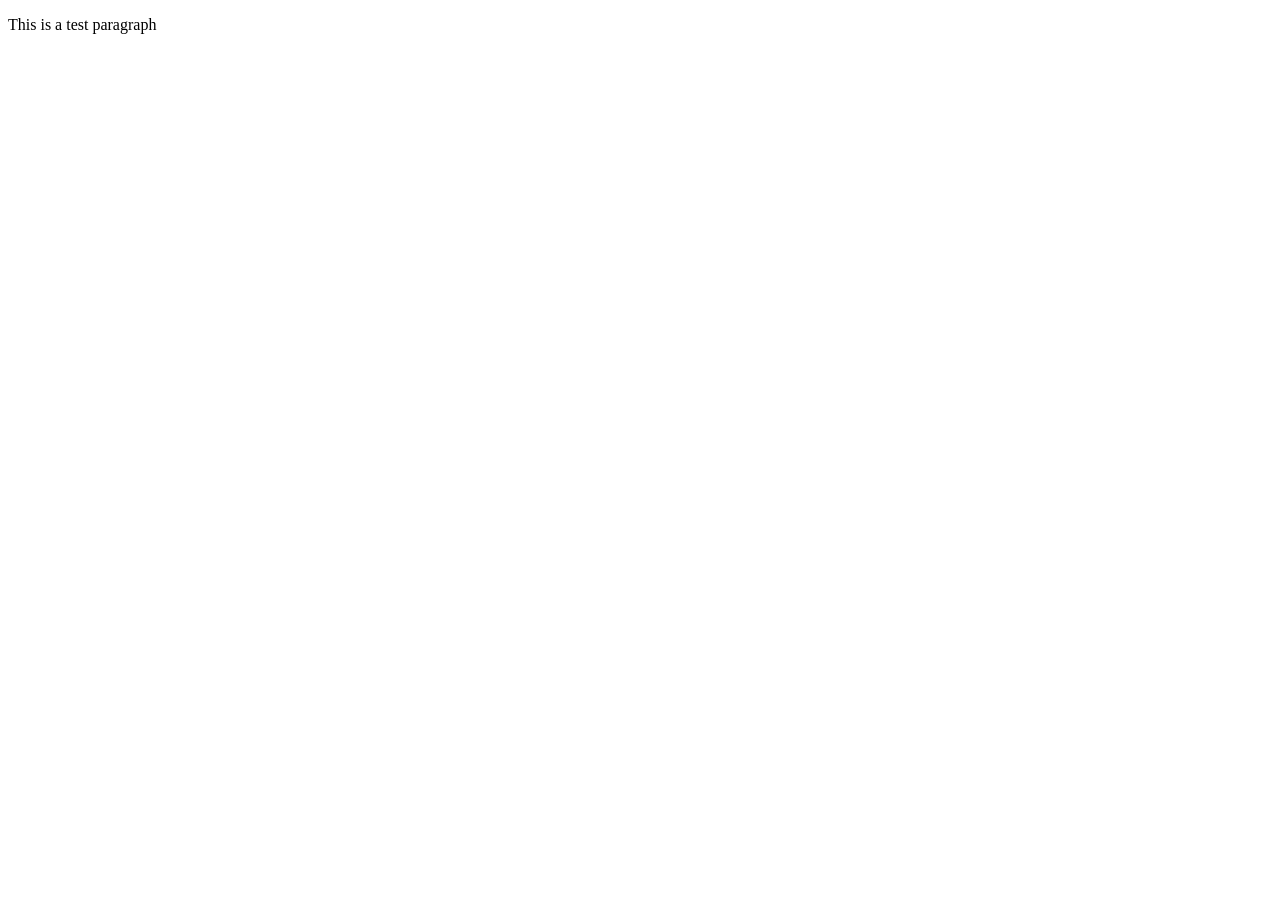
==== index.html @ 8973ba59 "This is first commit" ====
<!DOCTYPE html>
<html lang="en">
<head>
    <meta charset="UTF-8">
    <meta name="viewport" content="width=device-width, initial-scale=1.0">
    <title>JS Calculator</title>
</head>
<body>
    <p>This is a test paragraph</p>
</body>
</html>
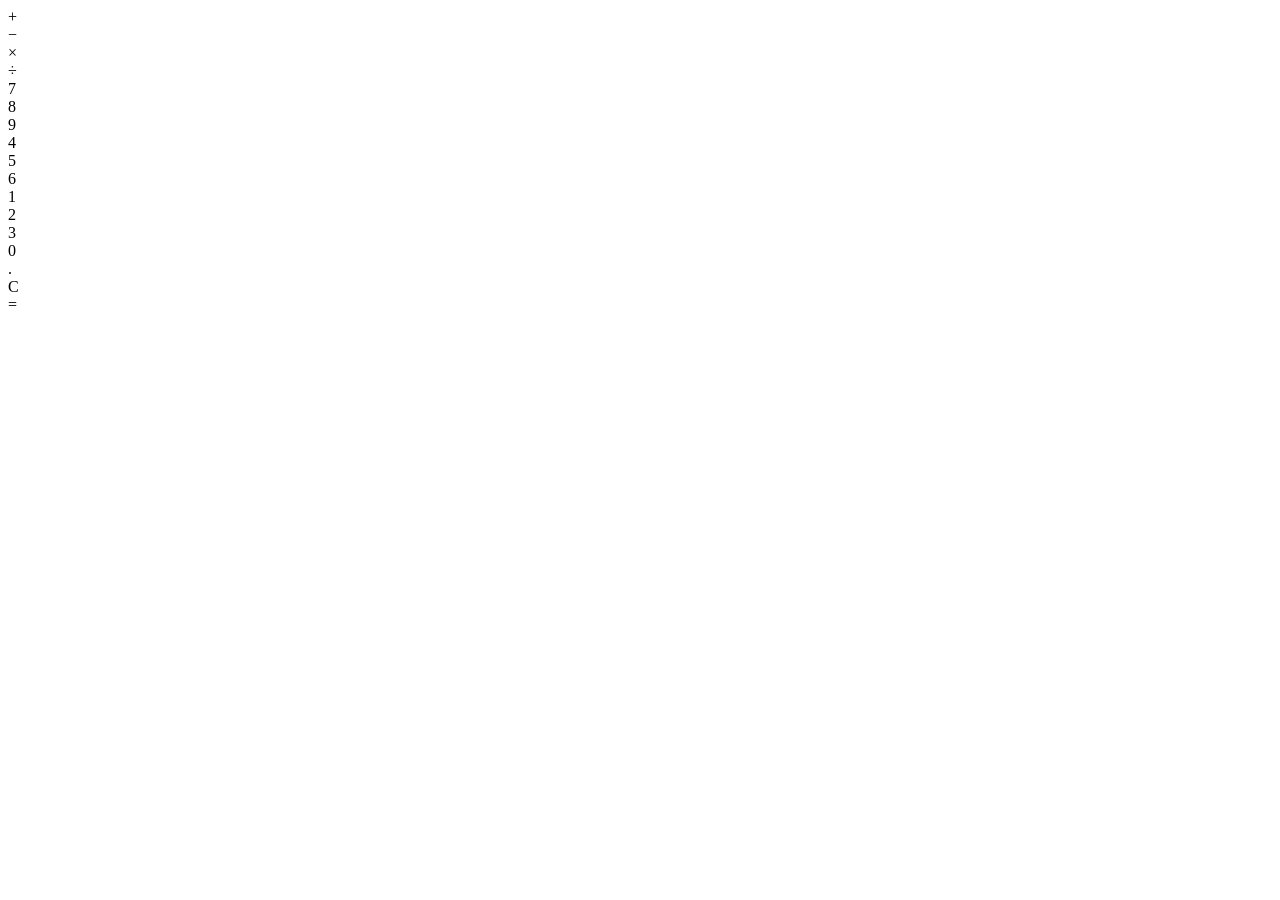
==== commit 6190871c: "Implemented HTML structure for the calculator mechanics." ====
--- a/index.html
+++ b/index.html
@@ -6,6 +6,39 @@
     <title>JS Calculator</title>
 </head>
 <body>
-    <p>This is a test paragraph</p>
+    <div class="calculator_app">
+        <div class="input_field" id="input_field"></div>
+        <div class="buttons">
+            <div class="operator_buttons">
+                <div>&#43;</div>
+                <div>&#8722;</div>
+                <div>&times;</div>
+                <div>&divide;</div>
+            </div>
+            <div class="left_panel">
+                <div class="number_buttons">
+                    <div>7</div>
+                    <div>8</div>
+                    <div>9</div>
+                </div>
+                <div class="number_buttons">
+                    <div>4</div>
+                    <div>5</div>
+                    <div>6</div>
+                </div>
+                <div class="number_buttons">
+                    <div>1</div>
+                    <div>2</div>
+                    <div>3</div>
+                </div>
+                <div class="number_buttons">
+                    <div>0</div>
+                    <div>.</div>
+                    <div id="clear_button">C</div>
+                </div>
+            </div>
+            <div class="equal_button" id="result">&#61;</div>
+        </div>
+    </div>
 </body>
 </html>
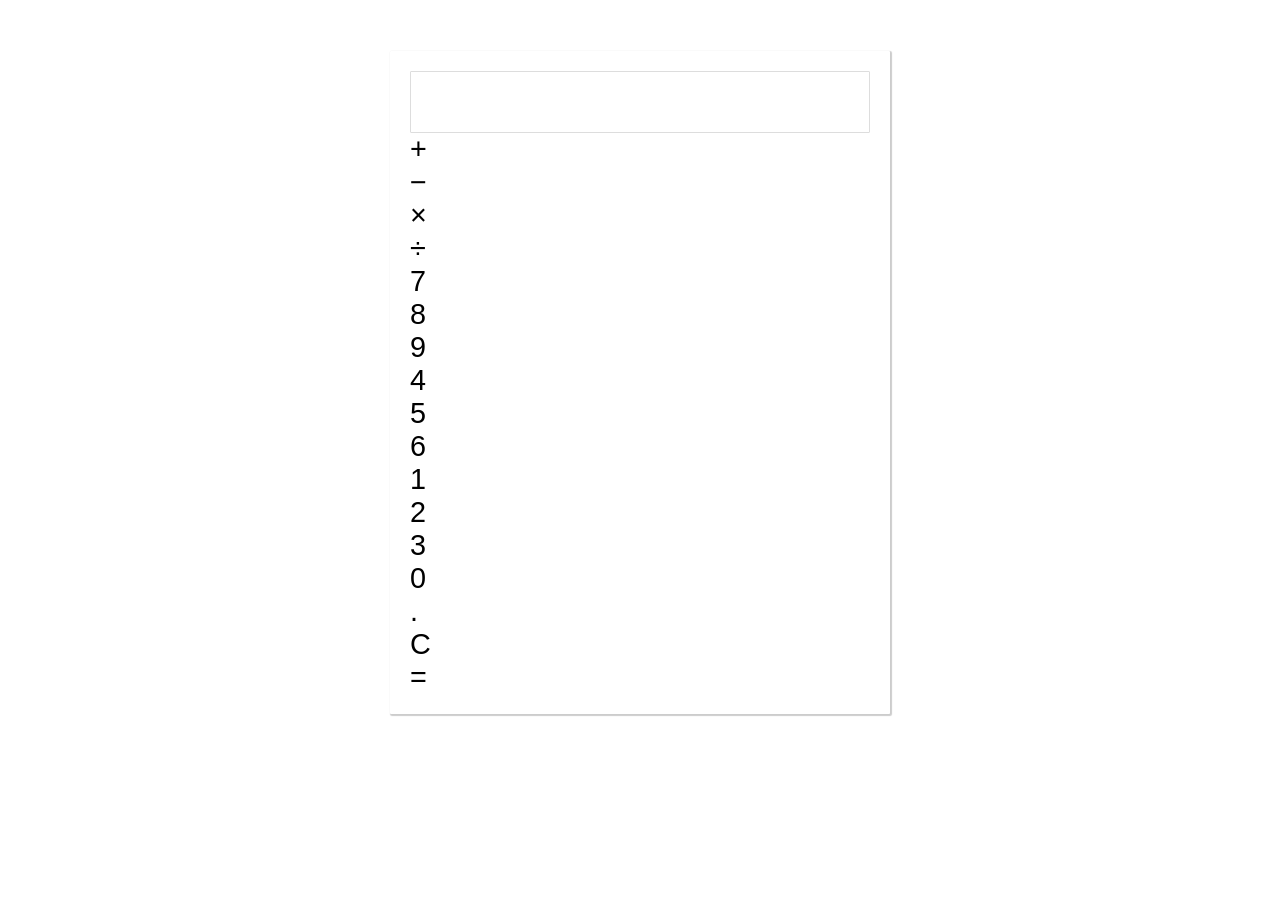
==== commit 812a54bf: "Linked CSS stylesheet (HTML). Added basic skeleton design for calculator display and body (CSS)" ====
--- a/index.html
+++ b/index.html
@@ -3,6 +3,7 @@
 <head>
     <meta charset="UTF-8">
     <meta name="viewport" content="width=device-width, initial-scale=1.0">
+    <link rel="stylesheet" href="styles/styles.css" type="text/css">
     <title>JS Calculator</title>
 </head>
 <body>
--- a/styles/styles.css
+++ b/styles/styles.css
@@ -0,0 +1,19 @@
+body {
+    width: 500px;
+    margin: 4% auto;
+    font-family: 'Source Sans Pro', sans-serif;
+    letter-spacing: 5px;
+    font-size: 1.8rem;
+    user-select: none;
+}
+.calculator_app {
+    padding: 20px;
+    box-shadow: 1px 1px 1px 1px rgba(0, 0, 0, 0.2);
+    border-radius: 1px;
+}
+.input_field {
+    border: 1px solid #ddd;
+    border-radius: 1px;
+    height: 60px;
+    padding-right: 15px;
+}
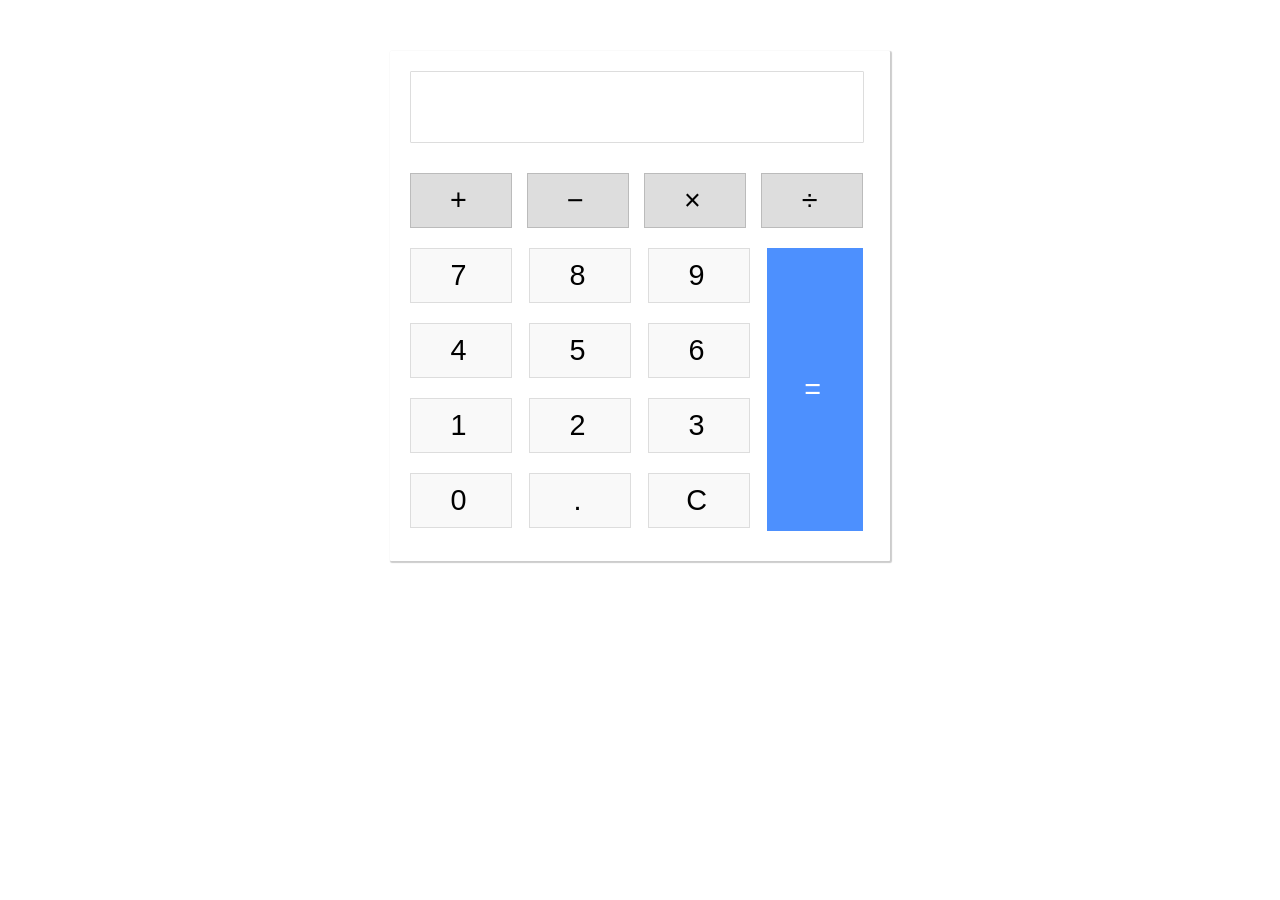
==== commit 40fe4b5e: "Added Event Listener to number buttons and operator buttons. Input field is updated once buttons are" ====
--- a/index.html
+++ b/index.html
@@ -4,6 +4,7 @@
     <meta charset="UTF-8">
     <meta name="viewport" content="width=device-width, initial-scale=1.0">
     <link rel="stylesheet" href="styles/styles.css" type="text/css">
+    <script src="scripts/script.js" defer></script>
     <title>JS Calculator</title>
 </head>
 <body>
--- a/styles/styles.css
+++ b/styles/styles.css
@@ -15,5 +15,74 @@
     border: 1px solid #ddd;
     border-radius: 1px;
     height: 60px;
-    padding-right: 15px;
-}+    padding: 10px 10px 0 0;
+    text-align: right;
+    margin: 0 6px 10px 0;
+    font-size: 2.5rem;
+    overflow-x: auto;
+}
+.input_field:hover {
+    border: 1px solid #bbb;
+    box-shadow: inset 0px 1px 4px 0px rgba(0, 0, 0, 0.2);
+}
+.operator_buttons div {
+    display: inline-block;
+    border: 1px solid #bbb;
+    border-radius: 1px solid #bbb;
+    width: 80px;
+    text-align: center;
+    padding: 10px;
+    margin: 20px 2px 10px 0;
+    background-color: #ddd;
+}
+.operator_buttons div:hover {
+    background-color: #ccc;
+    box-shadow: 0px 1px 4px 0px rgba(0, 0, 0, 0.2);
+    border-color: #aaa;
+}
+.operator_buttons div:active {
+    font-weight: bold;
+}
+.left_panel {
+    display: inline-block;
+
+}
+.number_buttons div {
+    display: inline-block;
+    border: 1px solid #ddd;
+    width: 80px;
+    text-align: center;
+    padding: 10px;
+    margin: 10px 4px 10px 0;
+    cursor: pointer;
+    background-color: #f9f9f9;
+}
+.number_buttons div:hover {
+    background-color: #f1f1f1;
+    box-shadow: 0px 1px 4px 0px rgba(0, 0, 0, 0.2);
+    border-color: #bbb;
+}
+.number_buttons div:active {
+    font-weight: bold;
+}
+div.equal_button {
+    display: inline-block;
+    border: 1.px solid #3079ED;
+    border-radius: 1px solid #3079ED;
+    width: 17%;
+    text-align: center;
+    padding: 125px 9px;
+    margin: 10px 6px 10px 0;
+    vertical-align: top;
+    cursor: pointer;
+    color: #fff;
+    background-color: #4d90fe;
+}
+div.equal_button:hover {
+    background-color: #307cf9;
+    box-shadow: 0px 1px 4px 0px rgba(0, 0, 0, 0.2);
+    border-color: #1857bb;
+}
+div.equal:active {
+    font-weight: bold;
+}
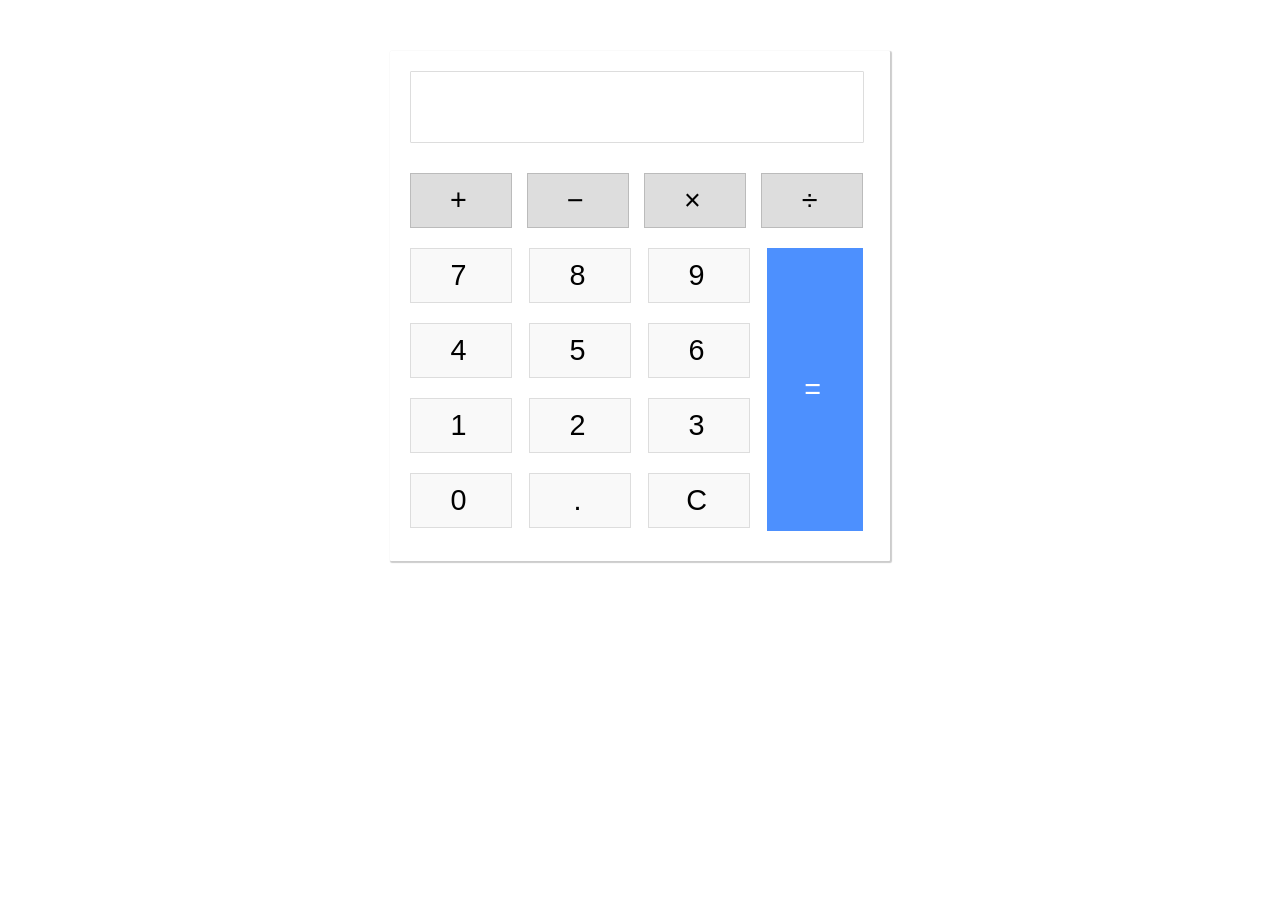
==== commit cd0f44de: "Added calculator logic and display results. Handled and validated decimal point clicks." ====
--- a/index.html
+++ b/index.html
@@ -35,7 +35,7 @@
                 </div>
                 <div class="number_buttons">
                     <div>0</div>
-                    <div>.</div>
+                    <div id="decimal_point">.</div>
                     <div id="clear_button">C</div>
                 </div>
             </div>
--- a/styles/styles.css
+++ b/styles/styles.css
@@ -10,6 +10,7 @@
     padding: 20px;
     box-shadow: 1px 1px 1px 1px rgba(0, 0, 0, 0.2);
     border-radius: 1px;
+    background-color: #fff
 }
 .input_field {
     border: 1px solid #ddd;
@@ -17,6 +18,7 @@
     height: 60px;
     padding: 10px 10px 0 0;
     text-align: right;
+    letter-spacing: 0px;;
     margin: 0 6px 10px 0;
     font-size: 2.5rem;
     overflow-x: auto;
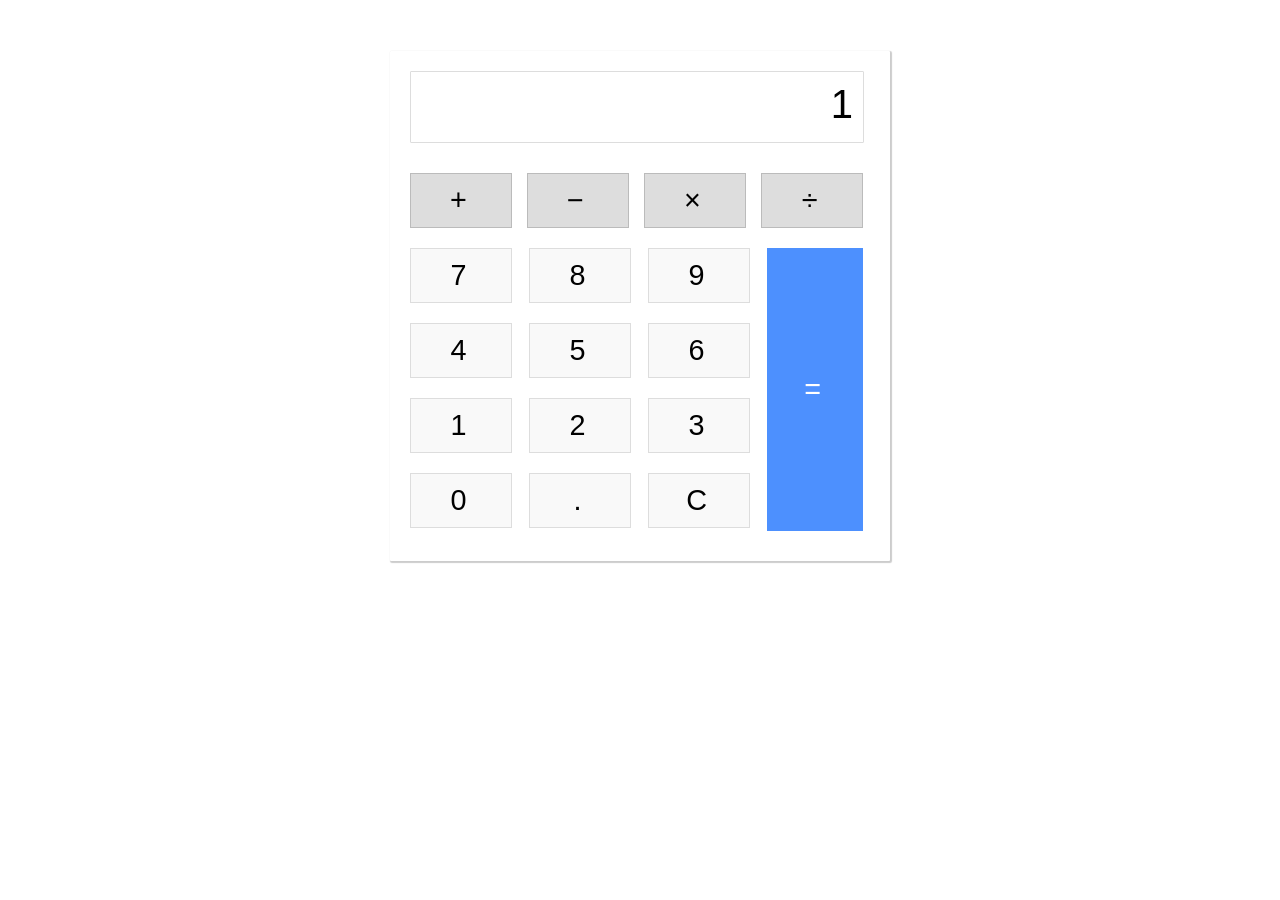
==== commit c8f880dc: "Added history tab above screen input." ====
--- a/index.html
+++ b/index.html
@@ -9,7 +9,10 @@
 </head>
 <body>
     <div class="calculator_app">
-        <div class="input_field" id="input_field"></div>
+        <div class="input_field" id="input_field">
+            <div id="input_history" class="input_history">1</div>
+            <div id="input_current" class="input_current"></div>
+        </div>
         <div class="buttons">
             <div class="operator_buttons">
                 <div>&#43;</div>
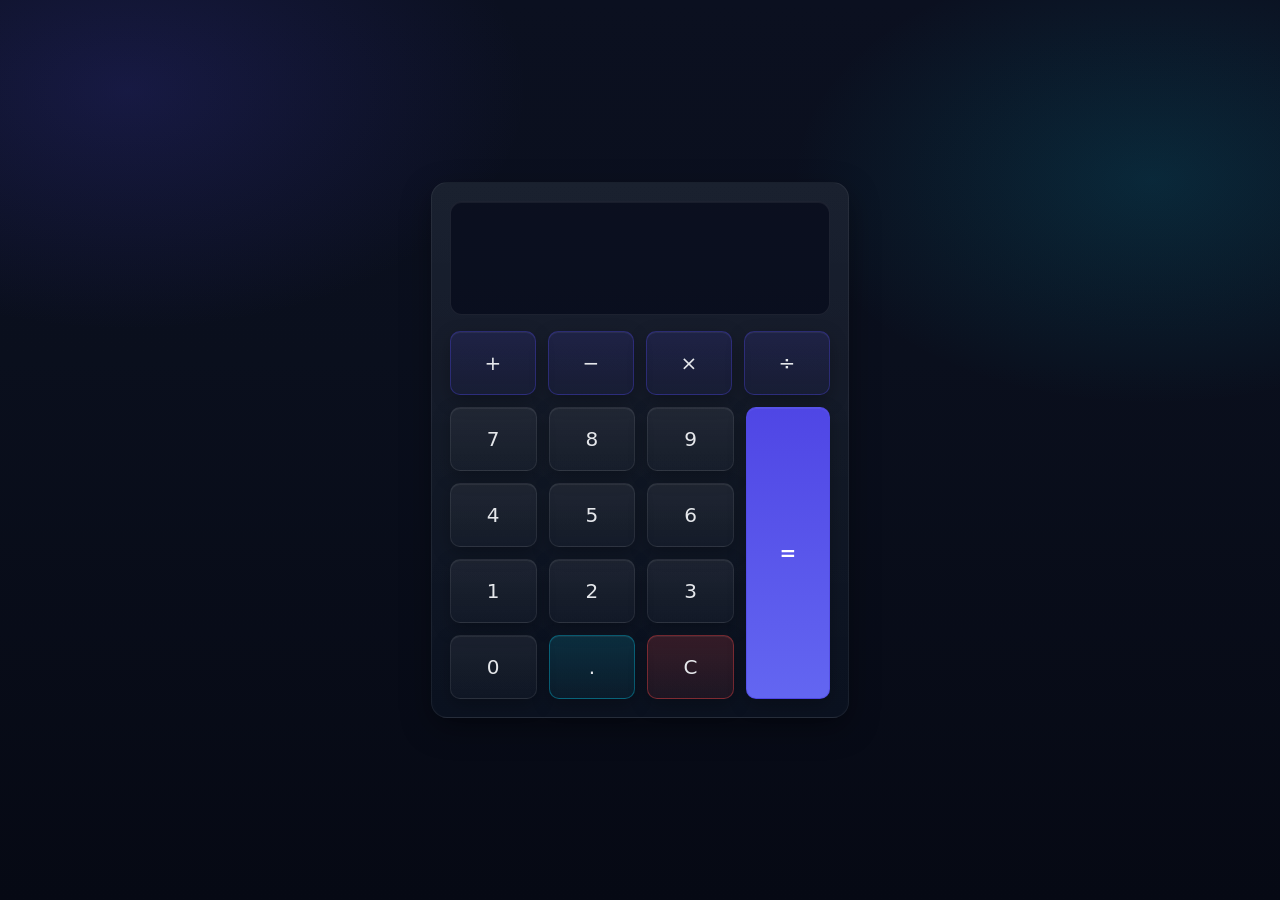
==== commit bfd1eb7f: "Removed hardcoded value from input history div" ====
--- a/index.html
+++ b/index.html
@@ -10,7 +10,7 @@
 <body>
     <div class="calculator_app">
         <div class="input_field" id="input_field">
-            <div id="input_history" class="input_history">1</div>
+            <div id="input_history" class="input_history"></div>
             <div id="input_current" class="input_current"></div>
         </div>
         <div class="buttons">
--- a/styles/styles.css
+++ b/styles/styles.css
@@ -1,90 +1,196 @@
+/* ========== Modern theme variables ========== */
+:root {
+    --bg: #0f172a;                /* slate-900 */
+    --card: #111827;              /* gray-900 */
+    --card-2: #0b1220;            /* darker blend */
+    --text: #e5e7eb;              /* gray-200 */
+    --muted: #9ca3af;             /* gray-400 */
+    --accent: #4f46e5;            /* indigo-600 */
+    --accent-2: #06b6d4;          /* cyan-500 */
+    --accent-hover: #6366f1;      /* indigo-500 */
+    --danger: #ef4444;            /* red-500 */
+    --shadow: 0 10px 30px rgba(0,0,0,0.35);
+    --inner-shadow: inset 0 1px 0 rgba(255,255,255,0.06);
+    --radius: 16px;
+    --radius-sm: 10px;
+    --gap: 12px;
+}
+
+/* ========== Layout & base ========== */
+html, body {
+    height: 100%;
+}
+
 body {
-    width: 500px;
-    margin: 4% auto;
-    font-family: 'Source Sans Pro', sans-serif;
-    letter-spacing: 5px;
-    font-size: 1.8rem;
+    margin: 0;
+    display: grid;
+    place-items: center;
+    background: radial-gradient(1000px 600px at 10% 10%, rgba(79,70,229,0.18), transparent 40%),
+                radial-gradient(800px 500px at 90% 20%, rgba(6,182,212,0.15), transparent 45%),
+                linear-gradient(180deg, #0b1020, #0a0f1d 40%, #060914 100%);
+    color: var(--text);
+    font-family: 'Source Sans Pro', system-ui, -apple-system, Segoe UI, Roboto, Arial, sans-serif;
+    letter-spacing: .2px;
+    font-size: 16px;
     user-select: none;
+    padding: 24px;
+    box-sizing: border-box;
 }
+
 .calculator_app {
-    padding: 20px;
-    box-shadow: 1px 1px 1px 1px rgba(0, 0, 0, 0.2);
-    border-radius: 1px;
-    background-color: #fff
+    width: 100%;
+    max-width: 380px;
+    padding: 18px;
+    border-radius: var(--radius);
+    background:
+      linear-gradient(180deg, rgba(255,255,255,0.04), rgba(255,255,255,0)) ,
+      linear-gradient(180deg, var(--card), var(--card-2));
+    box-shadow: var(--shadow);
+    border: 1px solid rgba(255,255,255,0.06);
 }
+
 .input_field {
-    border: 1px solid #ddd;
-    border-radius: 1px;
-    height: 60px;
-    padding: 10px 10px 0 0;
+    border: 1px solid rgba(255,255,255,0.08);
+    border-radius: 12px;
+    height: 88px; /* more room for history + current line */
+    padding: 12px 16px;
     text-align: right;
-    letter-spacing: 0px;;
-    margin: 0 6px 10px 0;
-    font-size: 2.5rem;
-    overflow-x: auto;
+    letter-spacing: 0;
+    margin: 0 0 16px 0;
+    font-size: 2.25rem; /* current line size */
+    line-height: 1.2;  /* tighter so two lines fit comfortably */
+    overflow: hidden;
+    white-space: nowrap;
+    text-overflow: ellipsis;
+    background: rgba(2,6,23,0.6);
+    color: var(--text);
+    box-shadow: var(--inner-shadow);
+    font-variant-numeric: tabular-nums;
 }
+.input_history {
+    display: block;            /* own line above the main text */
+    font-size: 0.95rem;        /* smaller than current line */
+    line-height: 1.1;
+    margin: 0 0 6px 0;         /* a little space below history */
+    color: var(--muted);
+    opacity: 0.9;
+    text-overflow: ellipsis;
+    overflow: hidden;
+    white-space: nowrap;       /* truncate long history */
+}
+
 .input_field:hover {
-    border: 1px solid #bbb;
-    box-shadow: inset 0px 1px 4px 0px rgba(0, 0, 0, 0.2);
+    border-color: rgba(255,255,255,0.14);
 }
+
+/* ========== Buttons grid ========== */
+.buttons {
+    display: grid;
+    grid-template-columns: repeat(4, minmax(60px, 1fr)) 84px; /* 4 columns for keypad + 1 for = */
+    grid-auto-rows: 64px;
+    gap: var(--gap);
+}
+
+.operator_buttons {
+    display: grid;
+    grid-template-columns: repeat(4, 1fr);
+    gap: var(--gap);
+    grid-column: 1 / -1; /* span all columns */
+}
+
+/* Flatten nested rows to a single grid of numbers */
+.left_panel {
+    grid-column: 1 / span 4;
+    display: grid;
+    grid-template-columns: repeat(3, 1fr);
+    grid-auto-rows: 64px;
+    gap: var(--gap);
+}
+
+.left_panel .number_buttons {
+    display: contents; /* make inner number divs become grid children */
+}
+
+/* Base button styles (operators, numbers, equals) */
+.operator_buttons div,
+.number_buttons div,
+.equal_button {
+    display: inline-flex;
+    align-items: center;
+    justify-content: center;
+    border: 1px solid rgba(255,255,255,0.08);
+    border-radius: var(--radius-sm);
+    background: linear-gradient(180deg, rgba(255,255,255,0.04), rgba(255,255,255,0)),
+                rgba(255,255,255,0.02);
+    color: var(--text);
+    font-size: 1.25rem;
+    cursor: pointer;
+    transition: transform .06s ease, background-color .2s ease, box-shadow .2s ease, border-color .2s ease;
+    box-shadow: 0 1px 0 rgba(255,255,255,0.06) inset, 0 6px 18px rgba(0,0,0,0.25);
+}
+
+.operator_buttons div:hover,
+.number_buttons div:hover,
+.equal_button:hover {
+    border-color: rgba(255,255,255,0.16);
+    background: linear-gradient(180deg, rgba(255,255,255,0.06), rgba(255,255,255,0.01));
+}
+
+.operator_buttons div:active,
+.number_buttons div:active,
+.equal_button:active {
+    transform: translateY(1px);
+    box-shadow: 0 0 0 rgba(0,0,0,0.2);
+}
+
+/* Accent styles for operators and equals */
 .operator_buttons div {
-    display: inline-block;
-    border: 1px solid #bbb;
-    border-radius: 1px solid #bbb;
-    width: 80px;
-    text-align: center;
-    padding: 10px;
-    margin: 20px 2px 10px 0;
-    background-color: #ddd;
+    background: linear-gradient(180deg, rgba(79,70,229,0.14), rgba(79,70,229,0.06));
+    border-color: rgba(79,70,229,0.35);
 }
 .operator_buttons div:hover {
-    background-color: #ccc;
-    box-shadow: 0px 1px 4px 0px rgba(0, 0, 0, 0.2);
-    border-color: #aaa;
+    background: linear-gradient(180deg, rgba(99,102,241,0.18), rgba(99,102,241,0.08));
+    border-color: rgba(99,102,241,0.45);
 }
-.operator_buttons div:active {
-    font-weight: bold;
+
+.equal_button {
+    grid-column: 5;
+    grid-row: 2 / span 4; /* tall equals key */
+    background: linear-gradient(180deg, var(--accent), var(--accent-hover));
+    color: #fff;
+    font-weight: 600;
+    border-color: rgba(79,70,229,0.6);
 }
-.left_panel {
-    display: inline-block;
+.equal_button:hover {
+    background: linear-gradient(180deg, var(--accent-hover), var(--accent));
+}
 
+/* Special keys */
+#clear_button {
+    background: linear-gradient(180deg, rgba(239,68,68,0.18), rgba(239,68,68,0.08));
+    border-color: rgba(239,68,68,0.4);
 }
-.number_buttons div {
-    display: inline-block;
-    border: 1px solid #ddd;
-    width: 80px;
-    text-align: center;
-    padding: 10px;
-    margin: 10px 4px 10px 0;
-    cursor: pointer;
-    background-color: #f9f9f9;
+#clear_button:hover {
+    background: linear-gradient(180deg, rgba(239,68,68,0.26), rgba(239,68,68,0.12));
 }
-.number_buttons div:hover {
-    background-color: #f1f1f1;
-    box-shadow: 0px 1px 4px 0px rgba(0, 0, 0, 0.2);
-    border-color: #bbb;
+
+#decimal_point {
+    background: linear-gradient(180deg, rgba(6,182,212,0.16), rgba(6,182,212,0.06));
+    border-color: rgba(6,182,212,0.4);
 }
-.number_buttons div:active {
-    font-weight: bold;
+
+/* Accessibility focus */
+.operator_buttons div:focus,
+.number_buttons div:focus,
+.equal_button:focus {
+    outline: 2px solid var(--accent-2);
+    outline-offset: 2px;
 }
-div.equal_button {
-    display: inline-block;
-    border: 1.px solid #3079ED;
-    border-radius: 1px solid #3079ED;
-    width: 17%;
-    text-align: center;
-    padding: 125px 9px;
-    margin: 10px 6px 10px 0;
-    vertical-align: top;
-    cursor: pointer;
-    color: #fff;
-    background-color: #4d90fe;
+
+/* Responsive tweaks */
+@media (max-width: 420px) {
+    .calculator_app { padding: 14px; }
+    .buttons { grid-auto-rows: 56px; grid-template-columns: repeat(4, 1fr) 72px; }
+    .left_panel { grid-auto-rows: 56px; }
+    .input_field { height: 64px; font-size: 2rem; }
 }
-div.equal_button:hover {
-    background-color: #307cf9;
-    box-shadow: 0px 1px 4px 0px rgba(0, 0, 0, 0.2);
-    border-color: #1857bb;
-}
-div.equal:active {
-    font-weight: bold;
-}
